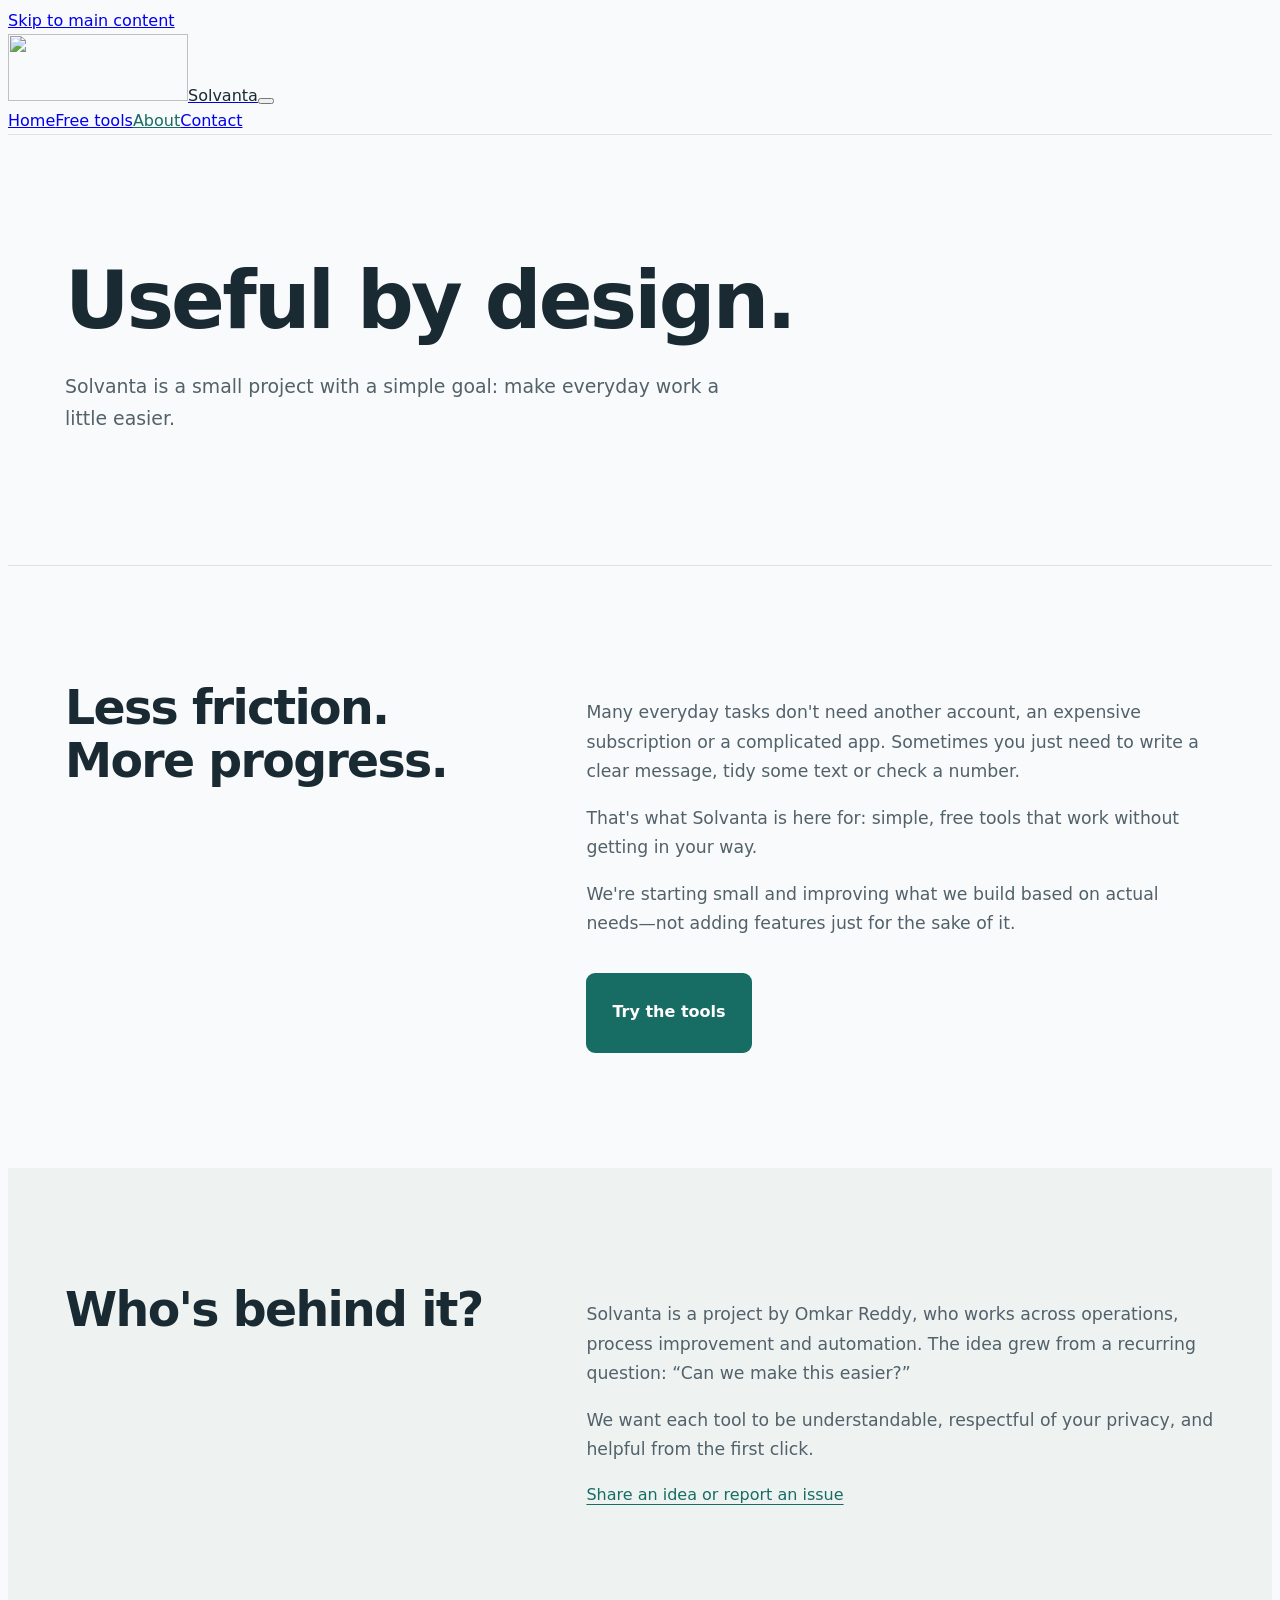
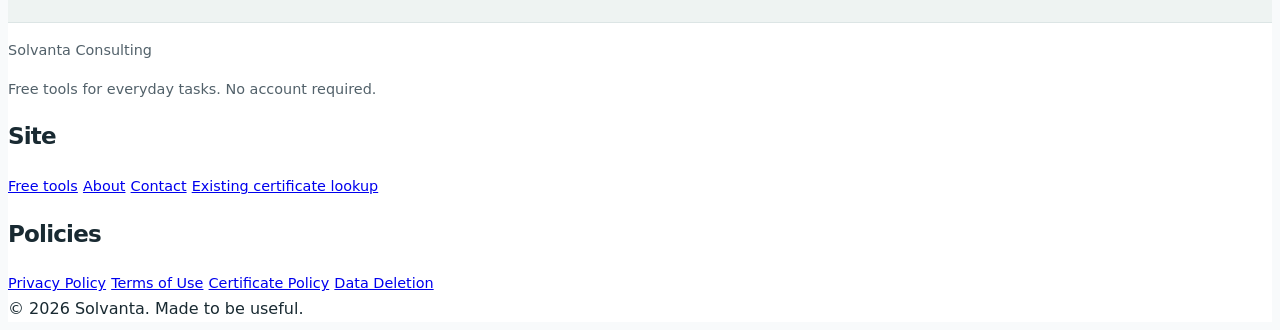
==== about/index.html @ 9f9bc914 "Retire courses and relaunch Solvanta as free practical tools" ====
<!doctype html>
<html lang="en">
<head>
<meta charset="utf-8">
<meta name="viewport" content="width=device-width,initial-scale=1">
<meta name="theme-color" content="#f8fafb">
<title>About | Solvanta</title>
<meta name="description" content="Solvanta makes free, practical tools for the small tasks that slow down everyday life.">
<meta property="og:type" content="website">
<meta property="og:title" content="About | Solvanta">
<meta property="og:description" content="Solvanta makes free, practical tools for the small tasks that slow down everyday life.">
<meta property="og:image" content="https://solvantaconsulting.com/assets/img/logo-primary.svg">
<link rel="icon" href="/assets/img/favicon.svg" type="image/svg+xml">
<link rel="stylesheet" href="/assets/css/styles.css">
<link rel="stylesheet" href="/assets/css/solvanta-tools.css">
</head>
<body class="sv-site">
<a href="#main-content" class="skip-link">Skip to main content</a>
<header class="site-header"><div class="header-inner"><a href="/" class="brand-link" aria-label="Solvanta home"><span class="brand-mark"><img src="/assets/img/logo-icon.svg" width="48" height="48" alt=""></span><span class="brand-text"><span class="brand-name">Solvanta</span></span></a><button class="nav-toggle" type="button" data-nav-toggle aria-expanded="false" aria-label="Open navigation menu"><span aria-hidden="true"></span></button><nav class="site-nav" data-nav-menu aria-label="Main navigation"><a href="/">Home</a><a href="/tools/">Free tools</a><a href="/about/">About</a><a href="/contact/">Contact</a></nav></div></header><main id="main-content">
<section class="sv-page-top"><div class="sv-shell"><h1>Useful by design.</h1><p>Solvanta is a small project with a simple goal: make everyday work a little easier.</p></div></section>
<section class="sv-section"><div class="sv-shell sv-story"><div><h2>Less friction. More progress.</h2></div><div><p>Many everyday tasks don't need another account, an expensive subscription or a complicated app. Sometimes you just need to write a clear message, tidy some text or check a number.</p><p>That's what Solvanta is here for: simple, free tools that work without getting in your way.</p><p>We're starting small and improving what we build based on actual needs—not adding features just for the sake of it.</p><a class="sv-btn" href="/tools/">Try the tools</a></div></div></section>
<section class="sv-section sv-quiet"><div class="sv-shell sv-story"><div><h2>Who's behind it?</h2></div><div><p>Solvanta is a project by Omkar Reddy, who works across operations, process improvement and automation. The idea grew from a recurring question: “Can we make this easier?”</p><p>We want each tool to be understandable, respectful of your privacy, and helpful from the first click.</p><a class="sv-link" href="/contact/">Share an idea or report an issue</a></div></div></section>
</main><footer class="site-footer"><div class="container footer-layout"><div class="footer-brand"><p class="footer-title">Solvanta</p><p class="muted">Little tools for everyday tasks. Free to use, no account required.</p></div><div><h3>Explore</h3><nav class="footer-links" aria-label="Footer site links"><a data-footer-link href="/tools/">Free tools</a><a data-footer-link href="/about/">About</a><a data-footer-link href="/contact/">Contact</a><a data-footer-link href="/verify/">Existing certificate lookup</a></nav></div><div><h3>Information</h3><nav class="footer-links" aria-label="Footer policy links"><a data-footer-link href="/privacy-policy/">Privacy</a><a data-footer-link href="/terms/">Terms</a><a data-footer-link href="/certificate-policy/">Certificate policy</a><a data-footer-link href="/data-deletion/">Data deletion</a></nav></div></div><div class="container footer-bottom">© <span data-current-year></span> Solvanta. Made to be useful.</div></footer><script src="/assets/js/main.js"></script></body></html>
---- assets/css/solvanta-tools.css ----
/* Solvanta: simple, practical, responsive tools; shared across current public pages. */
:root{--sv-ink:#192a32;--sv-ink-2:#52616a;--sv-bg:#f8fafb;--sv-white:#fff;--sv-soft:#eef3f2;--sv-line:#dce5e5;--sv-accent:#176c64;--sv-accent-dark:#0d514a;--sv-warm:#f2e9db;--sv-focus:#cb773b;--sv-shadow:0 15px 40px rgba(17,49,53,.07)}
html{scroll-behavior:smooth}
.sv-site{background:var(--sv-bg);color:var(--sv-ink);font-family:var(--font-body,system-ui,sans-serif);line-height:1.6}
.sv-site main{overflow-x:clip}
.sv-site h1,.sv-site h2,.sv-site h3{color:var(--sv-ink);letter-spacing:-.035em;line-height:1.12}
.sv-site h1{font-size:clamp(3rem,6.2vw,6.3rem);font-weight:650}
.sv-site h2{font-size:clamp(2rem,3.7vw,3.65rem);font-weight:620}
.sv-site h3{font-size:clamp(1.35rem,1.8vw,1.65rem);font-weight:700}
.sv-site p{color:var(--sv-ink-2);line-height:1.7}
.sv-site :is(a,button,input,textarea,select,summary):focus-visible{outline:3px solid var(--sv-focus);outline-offset:3px}
.sv-shell{width:min(100% - 56px,1150px);margin-inline:auto}
.sv-site .site-header{background:var(--sv-bg);border-bottom:1px solid var(--sv-line)}
.sv-site .brand-text .brand-name{color:var(--sv-ink)}
.sv-site .site-nav a.active{color:var(--sv-accent)}
.sv-small,.sv-step{font-size:.85rem;font-weight:750;color:var(--sv-accent)!important;letter-spacing:.012em}
.sv-hero{background:var(--sv-bg);border-bottom:1px solid var(--sv-line)}
.sv-hero-grid{display:grid;grid-template-columns:minmax(0,1.15fr) minmax(0,.85fr);gap:clamp(42px,7vw,100px);align-items:center;padding-block:clamp(68px,10vw,130px)}
.sv-hero h1{max-width:740px;margin:12px 0 28px}
.sv-hero-intro{max-width:550px;font-size:clamp(1.1rem,1.55vw,1.28rem)}
.sv-actions{display:flex;flex-wrap:wrap;align-items:center;gap:25px;margin-top:30px}
.sv-btn{display:inline-flex;justify-content:center;align-items:center;min-height:50px;padding:13px 24px;background:var(--sv-accent);color:#fff!important;border:2px solid var(--sv-accent);border-radius:9px;text-decoration:none;font:700 1rem/1.3 var(--font-body,system-ui,sans-serif);cursor:pointer;transition:background .17s,transform .17s}
.sv-btn:hover{background:var(--sv-accent-dark);border-color:var(--sv-accent-dark);transform:translateY(-1px)}
.sv-link,.sv-site main a:not(.sv-btn):not(.sv-tool-card){color:var(--sv-accent);text-underline-offset:4px}
.sv-note{font-size:.9rem;margin:16px 0 0}
.sv-preview{padding:32px;background:var(--sv-white);border:1px solid var(--sv-line);border-radius:15px;box-shadow:var(--sv-shadow)}
.sv-preview-head{display:flex;justify-content:space-between;gap:18px;border-bottom:1px solid var(--sv-line);padding-bottom:16px;color:var(--sv-ink-2);font-size:.82rem}
.sv-preview h2{font-size:clamp(1.8rem,2.55vw,2.5rem);margin:25px 0 24px}
.sv-sample-label{font-size:.82rem;font-weight:700;margin:16px 0 6px;color:var(--sv-accent)!important}
.sv-sample-old{padding:12px 16px;background:var(--sv-bg);border-radius:8px;margin:0;color:var(--sv-ink-2)}
.sv-sample-new{margin:0;padding:20px;border-left:4px solid var(--sv-accent);background:var(--sv-soft);color:var(--sv-ink);border-radius:3px 8px 8px 3px;font-size:1.04rem;line-height:1.65}
.sv-preview>a{display:inline-flex;margin-top:24px;font-weight:750;text-decoration:none}
.sv-section{padding-block:clamp(70px,9vw,116px)}
.sv-heading{display:flex;align-items:end;justify-content:space-between;gap:60px;margin-bottom:36px}
.sv-heading h2{max-width:680px;margin:10px 0 0}
.sv-heading>p{max-width:310px;margin:0}
.sv-grid{display:grid;grid-template-columns:repeat(3,minmax(0,1fr));gap:18px}
.sv-tool-card{position:relative;display:flex;flex-direction:column;min-height:340px;padding:28px;background:var(--sv-white);border:1px solid var(--sv-line);border-radius:13px;text-decoration:none!important;color:var(--sv-ink)!important;transition:border .16s,transform .16s,box-shadow .16s}
.sv-tool-card:hover{border-color:var(--sv-accent);transform:translateY(-3px);box-shadow:var(--sv-shadow)}
.sv-card-num{font-size:.83rem;font-weight:700;color:var(--sv-ink-2)}
.sv-card-symbol{font-size:2.4rem;font-weight:500;line-height:1.1;color:var(--sv-accent);margin:28px 0 15px}
.sv-tool-card h3{margin:0 0 13px}
.sv-tool-card p{margin:0}
.sv-card-end{margin-top:auto;padding-top:30px;color:var(--sv-accent);font-weight:750;font-size:.95rem}
.sv-values{background:var(--sv-ink);padding-block:clamp(60px,8vw,100px)}
.sv-values-grid{display:grid;grid-template-columns:minmax(0,.9fr) minmax(0,1.1fr);gap:clamp(35px,7vw,110px)}
.sv-values h2{color:var(--sv-white)!important}
.sv-values p{color:#dce8e9!important;font-size:1.06rem}
.sv-values .sv-small{color:#98e3d8!important}
.sv-btn-light{background:#fff!important;color:var(--sv-ink)!important;border-color:#fff!important;margin-top:14px}
.sv-btn-light:hover{background:#e9f2f1!important;border-color:#e9f2f1!important}
.sv-page-top{padding-block:clamp(65px,10vw,112px);border-bottom:1px solid var(--sv-line)}
.sv-page-top h1{max-width:930px;margin:10px 0 24px}
.sv-page-top p{max-width:700px;font-size:1.18rem}
.sv-page-top .sv-btn{margin-top:24px}
.sv-back{display:inline-flex;margin-bottom:18px}
.sv-jump{display:flex;gap:12px;flex-wrap:wrap;margin-top:30px}
.sv-jump a{display:inline-flex;padding:9px 15px;border:1px solid var(--sv-line);background:#fff;border-radius:50px;text-decoration:none;font-weight:700;font-size:.9rem}
.sv-workspace{padding-block:clamp(65px,8vw,108px);scroll-margin-top:80px}
.sv-workspace-alt{background:#eef4f2}
.sv-workspace-grid{display:grid;grid-template-columns:minmax(0,.75fr) minmax(0,1.1fr);gap:clamp(35px,9vw,120px);align-items:start}
.sv-tool-intro h2{margin:15px 0 22px}
.sv-tool-intro p{font-size:1.06rem}
.sv-panel{background:var(--sv-white);padding:clamp(22px,3.5vw,42px);border-radius:15px;border:1px solid var(--sv-line);box-shadow:var(--sv-shadow)}
.sv-field{margin-bottom:19px}
.sv-field label,.sv-result label{display:block;font-weight:750;color:var(--sv-ink);margin:0 0 7px;font-size:.96rem}
.sv-field label span{font-weight:400;color:var(--sv-ink-2);font-size:.85rem}
.sv-site .sv-field :is(input,select,textarea),.sv-site .sv-result textarea{display:block;width:100%;min-width:0;max-width:100%;border:1px solid #adbcbd;border-radius:8px;padding:12px 14px;min-height:48px;font:inherit;color:var(--sv-ink);background:#fff}
.sv-site .sv-field textarea,.sv-site .sv-result textarea{min-height:105px;resize:vertical}
.sv-site .sv-field :is(input,textarea)::placeholder{color:#687980}
.sv-two-fields{display:grid;grid-template-columns:repeat(2,minmax(0,1fr));gap:15px}
.sv-panel .sv-btn{margin-top:3px}
.sv-result{margin-top:28px;padding-top:24px;border-top:1px solid var(--sv-line)}
.sv-result[hidden]{display:none!important}
.sv-site .sv-result textarea{background:var(--sv-bg);min-height:140px}
.sv-copy{margin-top:12px;padding:10px 17px;background:var(--sv-soft);border:1px solid var(--sv-line);color:var(--sv-accent);border-radius:7px;cursor:pointer;font-weight:750}
.sv-copy:hover{border-color:var(--sv-accent)}
.sv-status{min-height:20px;margin:12px 0 0;font-size:.9rem;color:var(--sv-accent)!important}
.sv-numeric-result output{display:block;font-size:clamp(2.3rem,5vw,3.8rem);font-weight:700;line-height:1.3;overflow-wrap:anywhere;color:var(--sv-ink)}
.sv-numeric-result p:last-child{font-size:.94rem;margin:8px 0 0}
.sv-endnote{text-align:center;padding-block:90px 105px}
.sv-endnote h2{max-width:720px;margin-inline:auto}
.sv-endnote p{max-width:640px;margin:15px auto 25px}
.sv-story{display:grid;grid-template-columns:minmax(0,.8fr) minmax(0,1.2fr);gap:clamp(35px,8vw,110px)}
.sv-story h2{margin-top:0}
.sv-story p{font-size:1.08rem}
.sv-story .sv-btn{margin-top:17px}
.sv-quiet{background:var(--sv-soft)}
.sv-form-layout{display:grid;grid-template-columns:minmax(0,.75fr) minmax(0,1.15fr);gap:clamp(35px,8vw,100px)}
.sv-check{display:flex;align-items:flex-start;gap:12px;margin-bottom:18px;color:var(--sv-ink);font-size:.92rem}
.sv-check input{margin-top:5px;accent-color:var(--sv-accent)}
.sv-prose{max-width:730px}.sv-prose h2{font-size:1.65rem;margin:32px 0 10px}.sv-prose p{font-size:1.02rem}
.sv-site .site-footer{background:#fff;border-top:1px solid var(--sv-line)}
.sv-site .site-footer :is(p,a){font-size:.9rem}
.sv-site .site-footer a:focus-visible{outline:3px solid var(--sv-focus)}
@media(max-width:950px){.sv-hero-grid{grid-template-columns:minmax(0,1fr) minmax(0,1fr);gap:32px}.sv-hero h1{font-size:clamp(2.7rem,6.2vw,4.2rem)}.sv-tool-card{padding:23px}.sv-workspace-grid{gap:50px}}
@media(max-width:740px){.sv-shell{width:min(100% - 34px,1150px)}.sv-hero-grid,.sv-values-grid,.sv-workspace-grid,.sv-story,.sv-form-layout{grid-template-columns:minmax(0,1fr)}.sv-hero-grid{padding-block:62px 75px;gap:35px}.sv-hero h1{font-size:clamp(3.1rem,10vw,4.4rem)}.sv-grid{grid-template-columns:minmax(0,1fr)}.sv-tool-card{min-height:280px}.sv-heading{display:block}.sv-heading>p{margin-top:17px}.sv-preview{padding:25px}.sv-values{padding-block:65px}.sv-page-top{padding-block:65px}.sv-jump{gap:8px}.sv-workspace{padding-block:65px}.sv-tool-intro h2{margin-bottom:12px}.sv-endnote{padding-block:70px}}
@media(max-width:390px){.sv-shell{width:min(100% - 26px,1150px)}.sv-hero h1{font-size:2.8rem}.sv-two-fields{grid-template-columns:1fr}.sv-actions{gap:14px}.sv-actions .sv-btn{width:100%}}
@media(prefers-reduced-motion:reduce){html{scroll-behavior:auto}.sv-site *{animation:none!important;transition:none!important}}
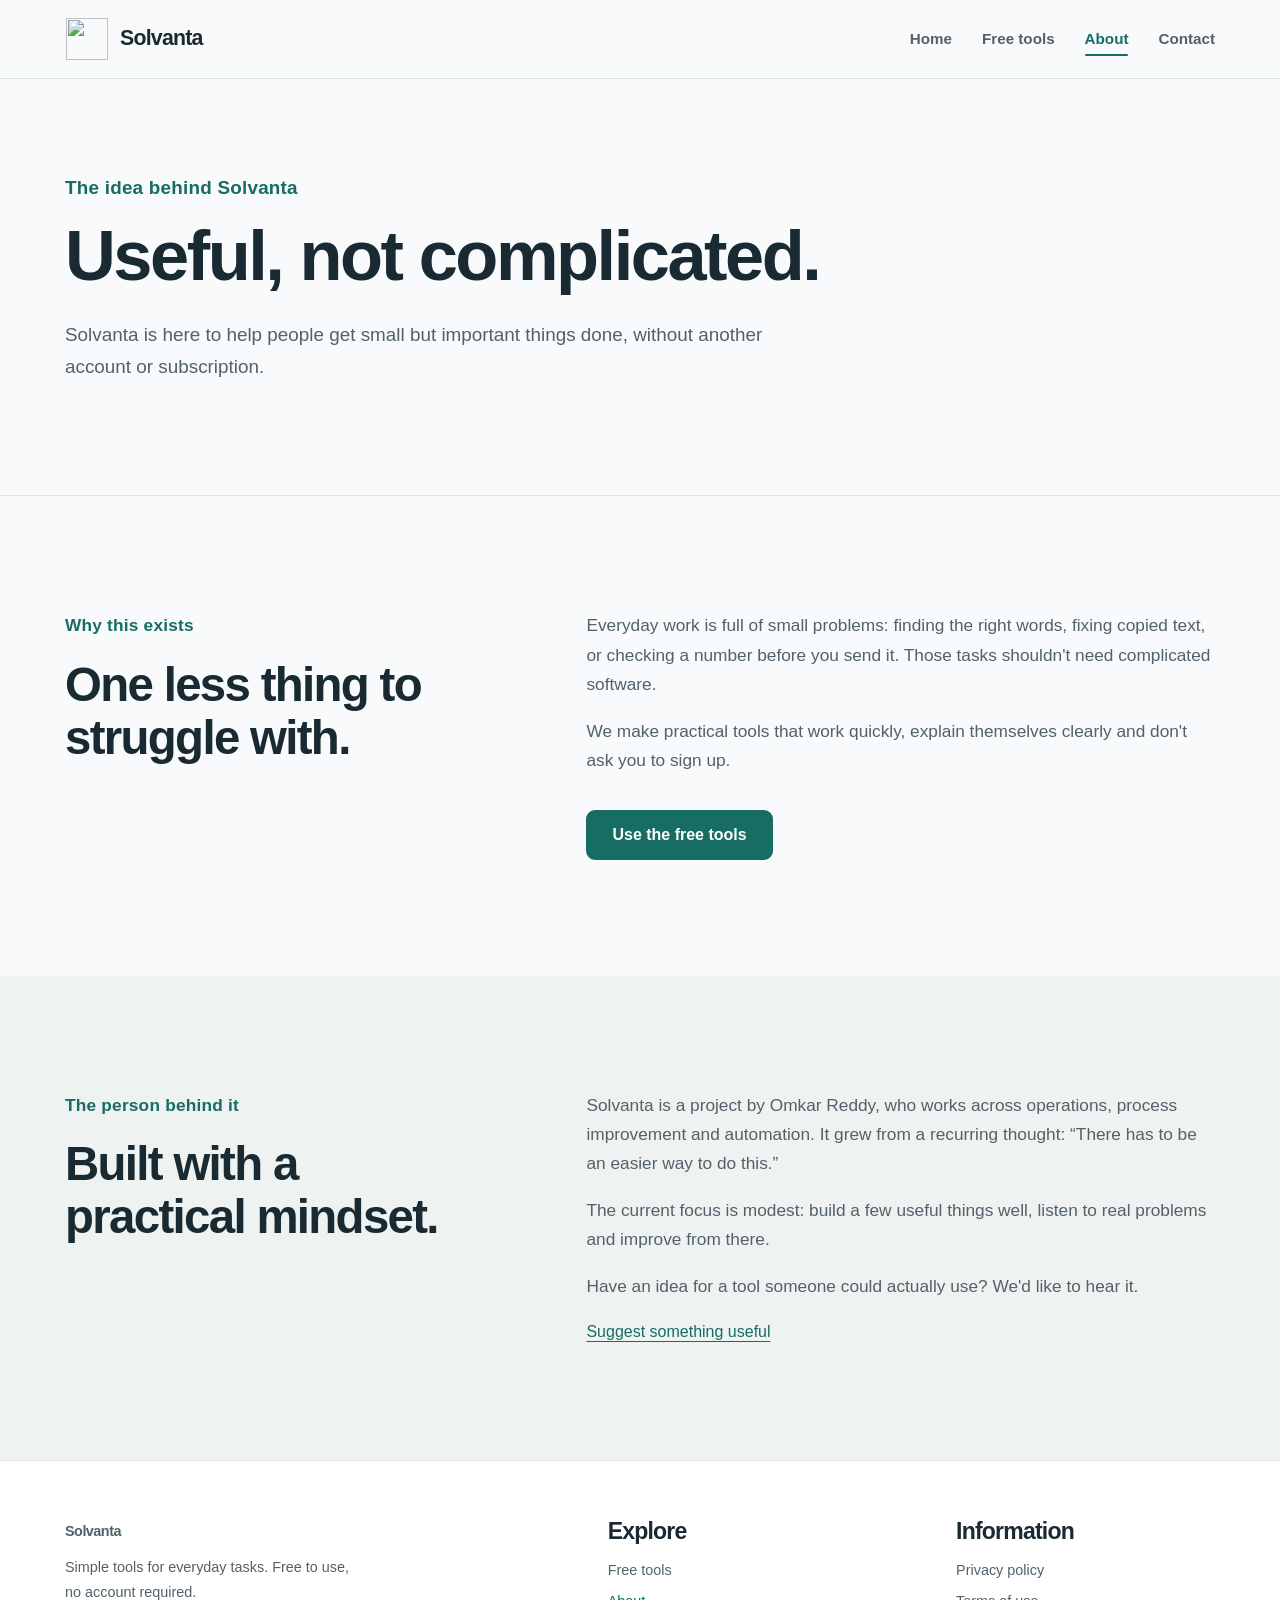
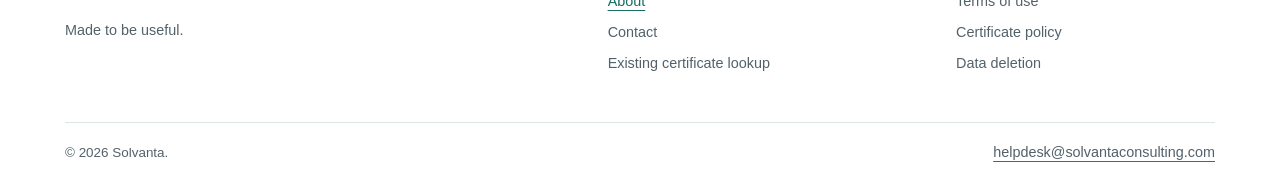
==== commit a97cc334: "Unify every Solvanta public page and remove legacy site chrome" ====
--- a/about/index.html
+++ b/about/index.html
@@ -5,19 +5,30 @@
 <meta name="viewport" content="width=device-width,initial-scale=1">
 <meta name="theme-color" content="#f8fafb">
 <title>About | Solvanta</title>
-<meta name="description" content="Solvanta makes free, practical tools for the small tasks that slow down everyday life.">
+<meta name="description" content="Solvanta is building free, simple tools that help with everyday tasks.">
+<link rel="canonical" href="https://solvantaconsulting.com/about/">
 <meta property="og:type" content="website">
 <meta property="og:title" content="About | Solvanta">
-<meta property="og:description" content="Solvanta makes free, practical tools for the small tasks that slow down everyday life.">
-<meta property="og:image" content="https://solvantaconsulting.com/assets/img/logo-primary.svg">
+<meta property="og:description" content="Solvanta is building free, simple tools that help with everyday tasks.">
 <link rel="icon" href="/assets/img/favicon.svg" type="image/svg+xml">
 <link rel="stylesheet" href="/assets/css/styles.css">
 <link rel="stylesheet" href="/assets/css/solvanta-tools.css">
 </head>
 <body class="sv-site">
 <a href="#main-content" class="skip-link">Skip to main content</a>
-<header class="site-header"><div class="header-inner"><a href="/" class="brand-link" aria-label="Solvanta home"><span class="brand-mark"><img src="/assets/img/logo-icon.svg" width="48" height="48" alt=""></span><span class="brand-text"><span class="brand-name">Solvanta</span></span></a><button class="nav-toggle" type="button" data-nav-toggle aria-expanded="false" aria-label="Open navigation menu"><span aria-hidden="true"></span></button><nav class="site-nav" data-nav-menu aria-label="Main navigation"><a href="/">Home</a><a href="/tools/">Free tools</a><a href="/about/">About</a><a href="/contact/">Contact</a></nav></div></header><main id="main-content">
-<section class="sv-page-top"><div class="sv-shell"><h1>Useful by design.</h1><p>Solvanta is a small project with a simple goal: make everyday work a little easier.</p></div></section>
-<section class="sv-section"><div class="sv-shell sv-story"><div><h2>Less friction. More progress.</h2></div><div><p>Many everyday tasks don't need another account, an expensive subscription or a complicated app. Sometimes you just need to write a clear message, tidy some text or check a number.</p><p>That's what Solvanta is here for: simple, free tools that work without getting in your way.</p><p>We're starting small and improving what we build based on actual needs—not adding features just for the sake of it.</p><a class="sv-btn" href="/tools/">Try the tools</a></div></div></section>
-<section class="sv-section sv-quiet"><div class="sv-shell sv-story"><div><h2>Who's behind it?</h2></div><div><p>Solvanta is a project by Omkar Reddy, who works across operations, process improvement and automation. The idea grew from a recurring question: “Can we make this easier?”</p><p>We want each tool to be understandable, respectful of your privacy, and helpful from the first click.</p><a class="sv-link" href="/contact/">Share an idea or report an issue</a></div></div></section>
-</main><footer class="site-footer"><div class="container footer-layout"><div class="footer-brand"><p class="footer-title">Solvanta</p><p class="muted">Little tools for everyday tasks. Free to use, no account required.</p></div><div><h3>Explore</h3><nav class="footer-links" aria-label="Footer site links"><a data-footer-link href="/tools/">Free tools</a><a data-footer-link href="/about/">About</a><a data-footer-link href="/contact/">Contact</a><a data-footer-link href="/verify/">Existing certificate lookup</a></nav></div><div><h3>Information</h3><nav class="footer-links" aria-label="Footer policy links"><a data-footer-link href="/privacy-policy/">Privacy</a><a data-footer-link href="/terms/">Terms</a><a data-footer-link href="/certificate-policy/">Certificate policy</a><a data-footer-link href="/data-deletion/">Data deletion</a></nav></div></div><div class="container footer-bottom">© <span data-current-year></span> Solvanta. Made to be useful.</div></footer><script src="/assets/js/main.js"></script></body></html>+<header class="site-header">
+<div class="header-inner">
+<a href="/" class="brand-link" aria-label="Solvanta home"><span class="brand-mark"><img src="/assets/img/logo-icon.svg" width="42" height="42" alt=""></span><span class="brand-text"><span class="brand-name">Solvanta</span></span></a>
+<button class="nav-toggle" type="button" data-nav-toggle aria-expanded="false" aria-controls="site-main-nav" aria-label="Open navigation menu"><span aria-hidden="true"></span></button>
+<nav class="site-nav" id="site-main-nav" data-nav-menu aria-label="Main navigation">
+<a href="/">Home</a><a href="/tools/">Free tools</a><a href="/about/">About</a><a href="/contact/">Contact</a>
+</nav>
+</div>
+</header><main id="main-content"><section class="sv-page-top sv-page-top--compact"><div class="sv-shell sv-page-heading"><p class="sv-small">The idea behind Solvanta</p><h1>Useful, not complicated.</h1><p>Solvanta is here to help people get small but important things done, without another account or subscription.</p></div></section><section class="sv-section"><div class="sv-shell sv-story"><div><p class="sv-small">Why this exists</p><h2>One less thing to struggle with.</h2></div><div><p>Everyday work is full of small problems: finding the right words, fixing copied text, or checking a number before you send it. Those tasks shouldn't need complicated software.</p><p>We make practical tools that work quickly, explain themselves clearly and don't ask you to sign up.</p><a class="sv-btn" href="/tools/">Use the free tools</a></div></div></section>
+<section class="sv-section sv-quiet"><div class="sv-shell sv-story"><div><p class="sv-small">The person behind it</p><h2>Built with a practical mindset.</h2></div><div><p>Solvanta is a project by Omkar Reddy, who works across operations, process improvement and automation. It grew from a recurring thought: “There has to be an easier way to do this.”</p><p>The current focus is modest: build a few useful things well, listen to real problems and improve from there.</p><p>Have an idea for a tool someone could actually use? We'd like to hear it.</p><a class="sv-link" href="/contact/">Suggest something useful</a></div></div></section></main><footer class="site-footer"><div class="container footer-layout">
+<div class="footer-brand"><p class="footer-title">Solvanta</p><p class="muted">Simple tools for everyday tasks. Free to use, no account required.</p><p class="footer-mini">Made to be useful.</p></div>
+<div><h3>Explore</h3><nav class="footer-links" aria-label="Explore"><a data-footer-link href="/tools/">Free tools</a><a data-footer-link href="/about/">About</a><a data-footer-link href="/contact/">Contact</a><a data-footer-link href="/verify/">Existing certificate lookup</a></nav></div>
+<div><h3>Information</h3><nav class="footer-links" aria-label="Information"><a data-footer-link href="/privacy-policy/">Privacy policy</a><a data-footer-link href="/terms/">Terms of use</a><a data-footer-link href="/certificate-policy/">Certificate policy</a><a data-footer-link href="/data-deletion/">Data deletion</a></nav></div>
+</div><div class="container footer-bottom"><span>© <span data-current-year></span> Solvanta.</span><span><a href="mailto:helpdesk@solvantaconsulting.com">helpdesk@solvantaconsulting.com</a></span></div></footer>
+<script src="/assets/js/main.js"></script>
+</body></html>
--- a/assets/css/styles.css
+++ b/assets/css/styles.css
@@ -0,0 +1,119 @@
+/* Solvanta's shared design system: every page uses the same header, footer, typography and responsive foundation. */
+:root {
+ --font-body: -apple-system, BlinkMacSystemFont, "Segoe UI", Arial, sans-serif;
+ --font-display: -apple-system, BlinkMacSystemFont, "Segoe UI", Arial, sans-serif;
+ --sv-ink: #192a32; --sv-ink-2: #52616a; --sv-bg: #f8fafb; --sv-white: #ffffff; --sv-soft: #eef3f2; --sv-line: #dce5e5; --sv-accent: #176c64; --sv-accent-dark: #0d514a; --sv-focus: #cb773b;
+ --color-primary:var(--sv-accent);--color-primary-dark:var(--sv-accent-dark);--color-muted:var(--sv-ink-2);--color-text:var(--sv-ink);--color-border:var(--sv-line);
+}
+*,*::before,*::after {box-sizing:border-box}
+html,body {margin:0;min-width:0;overflow-x:clip}
+body {font-family:var(--font-body);background:var(--sv-bg);color:var(--sv-ink);font-size:16px;line-height:1.6;-webkit-font-smoothing:antialiased}
+img,svg {max-width:100%;height:auto}
+button,input,textarea,select {font:inherit}
+button {cursor:pointer}
+a {color:var(--sv-accent)}
+a:hover {color:var(--sv-accent-dark)}
+:focus-visible {outline:3px solid var(--sv-focus);outline-offset:3px}
+p {margin-top:0}
+h1,h2,h3 {line-height:1.18}
+.container,.container-narrow {width:min(100% - 56px,1150px);margin-inline:auto}
+.container-narrow {max-width:780px}
+.skip-link {position:fixed;top:-120px;left:15px;z-index:1000;background:var(--sv-ink);color:#fff;padding:12px 18px;border-radius:6px;text-decoration:none}
+.skip-link:focus {top:12px;color:#fff}
+.site-header {position:relative;z-index:50;background:var(--sv-bg);border-bottom:1px solid var(--sv-line)}
+.header-inner {width:min(100% - 56px,1150px);min-height:78px;margin-inline:auto;display:flex;align-items:center;justify-content:space-between;gap:22px}
+.brand-link {display:inline-flex;gap:11px;align-items:center;min-width:0;text-decoration:none;color:var(--sv-ink)}
+.brand-link:hover {color:var(--sv-accent)}
+.brand-mark {display:inline-flex;align-items:center;justify-content:center;flex-shrink:0;width:44px;height:44px}
+.brand-mark img {display:block;width:42px;height:42px;object-fit:contain}
+.brand-text {display:inline-flex;flex-direction:column;justify-content:center}
+.brand-name {font-size:1.33rem;font-weight:760;letter-spacing:-.035em;line-height:1.1}
+.site-nav {display:flex;align-items:center;justify-content:flex-end;gap:clamp(12px,2.5vw,30px)}
+.site-nav a {position:relative;display:inline-flex;align-items:center;min-height:44px;padding:7px 0;text-decoration:none;color:var(--sv-ink-2);font-size:.95rem;font-weight:660;white-space:nowrap}
+.site-nav a:hover,.site-nav a.active,.site-nav a[aria-current="page"] {color:var(--sv-accent)}
+.site-nav a.active::after {content:"";display:block;position:absolute;bottom:5px;left:0;right:0;height:2px;background:var(--sv-accent);border-radius:2px}
+.nav-toggle {display:none;align-items:center;justify-content:center;width:44px;height:44px;flex:0 0 auto;border:1px solid var(--sv-line);border-radius:8px;background:#fff;color:var(--sv-ink)}
+.nav-toggle span,.nav-toggle span::before,.nav-toggle span::after {display:block;position:relative;width:20px;height:2px;background:currentColor;border-radius:2px}
+.nav-toggle span::before,.nav-toggle span::after {position:absolute;content:"";left:0}
+.nav-toggle span::before {top:-6px}
+.nav-toggle span::after {top:6px}
+.nav-toggle[aria-expanded="true"] span {background:transparent}
+.nav-toggle[aria-expanded="true"] span::before {top:0;transform:rotate(45deg)}
+.nav-toggle[aria-expanded="true"] span::after {top:0;transform:rotate(-45deg)}
+.site-footer {background:#fff;border-top:1px solid var(--sv-line);padding-top:58px}
+.footer-layout {display:grid;grid-template-columns:minmax(0,1.4fr) minmax(0,.8fr) minmax(0,.8fr);gap:clamp(30px,7vw,100px);padding-bottom:48px}
+.footer-title {margin:0 0 12px;color:var(--sv-ink);font-size:1.35rem;line-height:1.2;font-weight:750;letter-spacing:-.035em}
+.footer-brand p.muted {max-width:300px;color:var(--sv-ink-2);font-size:.94rem;line-height:1.7}
+.footer-mini {font-size:.85rem;color:var(--sv-ink-2)}
+.footer-layout h3 {font-family:var(--font-body);font-size:.89rem;font-weight:800;letter-spacing:0;color:var(--sv-ink);margin:0 0 16px}
+.footer-links {display:grid;gap:10px}
+.footer-links a {text-decoration:none;color:var(--sv-ink-2);font-size:.93rem;line-height:1.45}
+.footer-links a:hover,.footer-links a.active {color:var(--sv-accent);text-decoration:underline;text-underline-offset:4px}
+.footer-bottom {display:flex;align-items:center;justify-content:space-between;gap:12px;border-top:1px solid var(--sv-line);padding-block:18px 24px;color:var(--sv-ink-2);font-size:.84rem}
+.footer-bottom a {color:inherit;text-underline-offset:4px}
+.sv-site .sv-page-top--compact {padding-block:clamp(62px,8vw,93px)}
+.sv-site .sv-page-heading h1 {max-width:970px;margin:13px 0 23px;font-size:clamp(2.8rem,5.5vw,5.4rem)}
+.sv-site .sv-page-heading>p:last-child {max-width:740px}
+.sv-page-heading>.sv-small {margin:0}
+.sv-article-area {padding-block:clamp(56px,7vw,94px)}
+.sv-article-layout {display:grid;grid-template-columns:minmax(210px,.55fr) minmax(0,1.45fr);gap:clamp(40px,8vw,110px)}
+.sv-document-aside {position:sticky;top:30px;align-self:start;border-top:2px solid var(--sv-accent);padding-top:22px}
+.sv-document-aside p:not(.sv-small) {font-size:.95rem;line-height:1.7;margin:12px 0 20px}
+.sv-updated {margin:0 0 30px;font-size:.88rem;font-weight:650;color:var(--sv-ink-2)}
+.sv-article-section {padding-block:23px 29px;border-top:1px solid var(--sv-line)}
+.sv-article-section:first-of-type {border-top:0;padding-top:0}
+.sv-article-section h2 {font-size:clamp(1.35rem,2.4vw,1.85rem);line-height:1.3;letter-spacing:-.02em;margin:0 0 14px;font-weight:720}
+.sv-article-section p {font-size:1.015rem;line-height:1.8;margin:0 0 16px}
+.sv-article-section p:last-child {margin:0}
+.sv-panel-heading {font-size:clamp(1.3rem,2.3vw,1.8rem)!important;margin:0 0 10px}
+.sv-verify-column {min-width:0;display:grid;align-content:start;gap:20px}
+.sv-side-copy h2 {font-size:clamp(1.9rem,3vw,2.6rem);margin-top:0}
+.sv-side-copy p {font-size:1.05rem;line-height:1.78}
+.sv-side-copy p strong {color:var(--sv-ink)}
+.sv-mini-disclaimer {font-size:.93rem!important}
+.sv-verify-column .sv-panel>p {font-size:.9rem;margin-bottom:24px}
+.sv-verify-column code {padding:3px 5px;border-radius:4px;background:var(--sv-soft);color:var(--sv-ink);font-size:.88rem;overflow-wrap:anywhere}
+.sv-verify-column .form-status,.sv-panel .form-status {min-height:20px;margin:15px 0 0;font-size:.94rem;color:var(--sv-ink-2)}
+.form-status.error {color:#a13120!important;font-weight:650}
+.form-status.success {color:var(--sv-accent)!important;font-weight:700}
+.status-box {padding:27px;background:#fff;border:1px solid var(--sv-line);border-radius:13px}
+.hidden,.status-box.hidden {display:none!important}
+.status-box.valid {border-color:#7cbbb0;background:#eef8f5}
+.status-box.invalid {border-color:#e9c3b2;background:#fff5ef}
+.status-label {display:inline-block;font-size:.82rem;font-weight:770;color:var(--sv-ink-2)}
+.status-label.valid {color:var(--sv-accent-dark)}
+.status-label.invalid {color:#a34226}
+.status-box h3 {font-size:1.4rem;margin:8px 0 22px}
+.status-box p {font-size:.96rem}
+.result-row {display:grid;grid-template-columns:minmax(125px,.65fr) minmax(0,1fr);gap:16px;padding:11px 0;border-top:1px solid var(--sv-line);font-size:.94rem}
+.result-label {color:var(--sv-ink-2)}
+.result-value {color:var(--sv-ink);font-weight:720;overflow-wrap:anywhere}
+.sv-info-grid {display:grid;grid-template-columns:repeat(2,minmax(0,1fr));gap:20px}
+.sv-info-tile {padding:32px;background:#fff;border:1px solid var(--sv-line);border-radius:13px}
+.sv-info-tile h2 {font-size:clamp(1.6rem,2.6vw,2.3rem);margin:22px 0 15px}
+.sv-info-tile p {font-size:1.02rem;max-width:450px}
+.sv-info-tile a {display:inline-flex;margin-top:10px;font-weight:760}
+@media(max-width:800px) {
+ .header-inner {width:min(100% - 34px,1150px);min-height:70px}
+ .nav-toggle {display:inline-flex}
+ .site-nav {display:none;position:absolute;top:calc(100% - 1px);left:0;right:0;background:var(--sv-bg);padding:14px max(17px,calc((100% - 1150px)/2)) 20px;border-bottom:1px solid var(--sv-line);box-shadow:0 18px 25px rgba(0,0,0,.07);flex-direction:column;align-items:stretch;gap:2px}
+ .site-nav.open {display:flex}
+ .site-nav a {padding:11px 0;min-height:44px;font-size:1.02rem}
+ .site-nav a.active::after {display:none}
+ .footer-layout {grid-template-columns:repeat(2,minmax(0,1fr));gap:35px 30px}
+ .footer-brand {grid-column:1/-1}
+ .sv-article-layout {grid-template-columns:1fr;gap:38px}
+ .sv-document-aside {position:static}
+ .sv-info-grid {grid-template-columns:1fr}
+}
+@media(max-width:520px){
+ .container,.container-narrow {width:min(100% - 28px,1150px)}
+ .header-inner {width:min(100% - 28px,1150px)}
+ .brand-name {font-size:1.25rem}
+ .site-footer {padding-top:45px}
+ .footer-layout {gap:24px 14px}
+ .footer-bottom {align-items:flex-start;flex-direction:column;gap:6px}
+ .sv-article-section p {font-size:.99rem}
+ .result-row {grid-template-columns:1fr;gap:4px}
+}
+@media(prefers-reduced-motion:reduce){*,*::before,*::after{transition-duration:0.01ms!important;animation-duration:0.01ms!important;scroll-behavior:auto!important}}
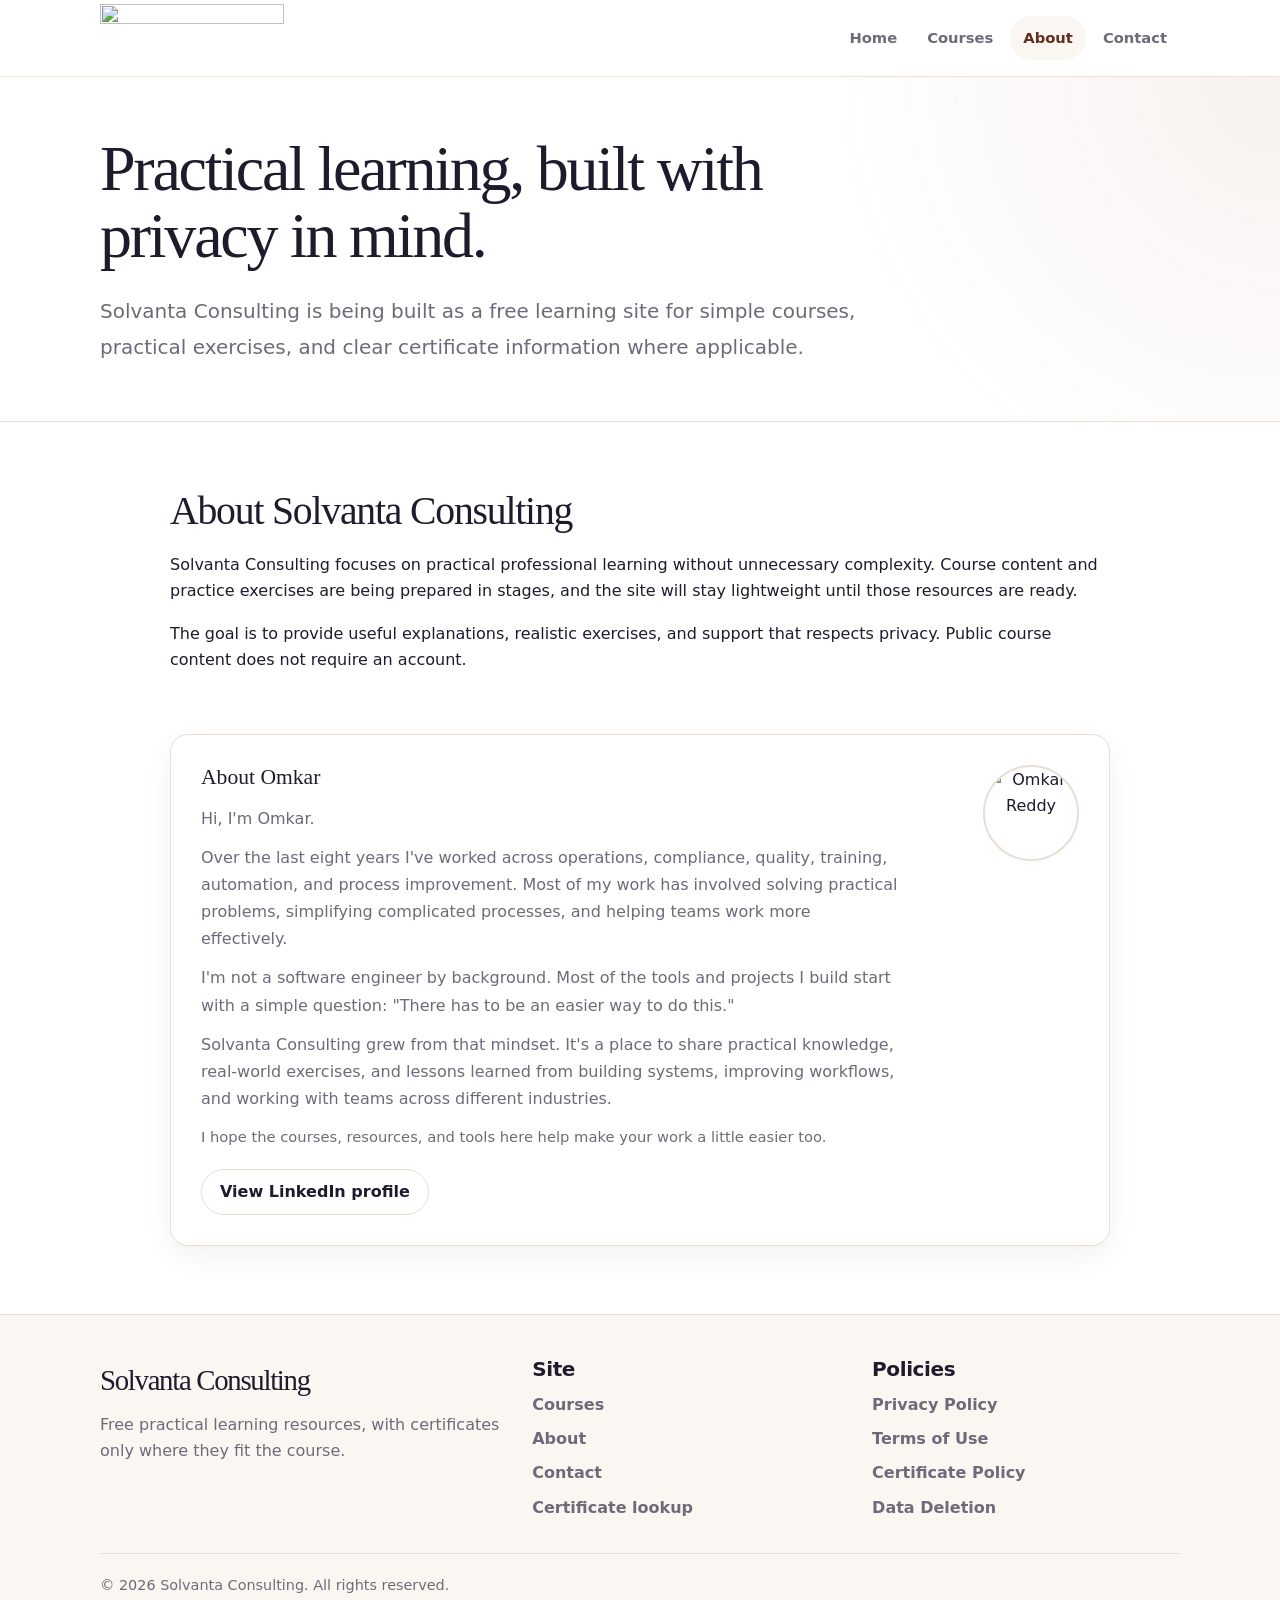
==== commit 1131b32d: "Revert Solvanta redesigns made in ChatGPT (PRs #2, #3, #4) Restore the complete website tree to comm" ====
--- a/about/index.html
+++ b/about/index.html
@@ -1,34 +1,148 @@
-<!doctype html>
+<!DOCTYPE html>
 <html lang="en">
 <head>
-<meta charset="utf-8">
-<meta name="viewport" content="width=device-width,initial-scale=1">
-<meta name="theme-color" content="#f8fafb">
-<title>About | Solvanta</title>
-<meta name="description" content="Solvanta is building free, simple tools that help with everyday tasks.">
-<link rel="canonical" href="https://solvantaconsulting.com/about/">
-<meta property="og:type" content="website">
-<meta property="og:title" content="About | Solvanta">
-<meta property="og:description" content="Solvanta is building free, simple tools that help with everyday tasks.">
-<link rel="icon" href="/assets/img/favicon.svg" type="image/svg+xml">
-<link rel="stylesheet" href="/assets/css/styles.css">
-<link rel="stylesheet" href="/assets/css/solvanta-tools.css">
+<meta charset="UTF-8" />
+<meta name="viewport" content="width=device-width, initial-scale=1.0" />
+<title>About | Solvanta Consulting</title>
+<meta name="description" content="About Solvanta Consulting and Omkar Reddy, focused on practical learning resources, exercises, and clear certificate information." />
+<link rel="stylesheet" href="../assets/css/styles.css" />
 </head>
-<body class="sv-site">
-<a href="#main-content" class="skip-link">Skip to main content</a>
+
+<body>
+<a class="skip-link" href="#main-content">Skip to main content</a>
+
 <header class="site-header">
 <div class="header-inner">
-<a href="/" class="brand-link" aria-label="Solvanta home"><span class="brand-mark"><img src="/assets/img/logo-icon.svg" width="42" height="42" alt=""></span><span class="brand-text"><span class="brand-name">Solvanta</span></span></a>
-<button class="nav-toggle" type="button" data-nav-toggle aria-expanded="false" aria-controls="site-main-nav" aria-label="Open navigation menu"><span aria-hidden="true"></span></button>
-<nav class="site-nav" id="site-main-nav" data-nav-menu aria-label="Main navigation">
-<a href="/">Home</a><a href="/tools/">Free tools</a><a href="/about/">About</a><a href="/contact/">Contact</a>
+<a class="brand-link" href="/" aria-label="Solvanta Consulting home">
+<span class="brand-mark" aria-hidden="true">
+<img src="../assets/img/logo-icon.svg" alt="" width="48" height="48" />
+</span>
+<span class="brand-text">
+<span class="brand-name">Solvanta Consulting</span>
+<span class="brand-tagline">Simple courses. Practical exercises. Support when it matters.</span>
+</span>
+</a>
+
+<button
+class="nav-toggle"
+type="button"
+aria-label="Open navigation menu"
+aria-expanded="false"
+data-nav-toggle
+>
+<span aria-hidden="true"></span>
+</button>
+
+<nav class="site-nav" aria-label="Main navigation" data-nav-menu>
+<a href="/">Home</a>
+<a href="/courses/">Courses</a>
+<a href="/about/">About</a>
+<a href="/contact/">Contact</a>
 </nav>
 </div>
-</header><main id="main-content"><section class="sv-page-top sv-page-top--compact"><div class="sv-shell sv-page-heading"><p class="sv-small">The idea behind Solvanta</p><h1>Useful, not complicated.</h1><p>Solvanta is here to help people get small but important things done, without another account or subscription.</p></div></section><section class="sv-section"><div class="sv-shell sv-story"><div><p class="sv-small">Why this exists</p><h2>One less thing to struggle with.</h2></div><div><p>Everyday work is full of small problems: finding the right words, fixing copied text, or checking a number before you send it. Those tasks shouldn't need complicated software.</p><p>We make practical tools that work quickly, explain themselves clearly and don't ask you to sign up.</p><a class="sv-btn" href="/tools/">Use the free tools</a></div></div></section>
-<section class="sv-section sv-quiet"><div class="sv-shell sv-story"><div><p class="sv-small">The person behind it</p><h2>Built with a practical mindset.</h2></div><div><p>Solvanta is a project by Omkar Reddy, who works across operations, process improvement and automation. It grew from a recurring thought: “There has to be an easier way to do this.”</p><p>The current focus is modest: build a few useful things well, listen to real problems and improve from there.</p><p>Have an idea for a tool someone could actually use? We'd like to hear it.</p><a class="sv-link" href="/contact/">Suggest something useful</a></div></div></section></main><footer class="site-footer"><div class="container footer-layout">
-<div class="footer-brand"><p class="footer-title">Solvanta</p><p class="muted">Simple tools for everyday tasks. Free to use, no account required.</p><p class="footer-mini">Made to be useful.</p></div>
-<div><h3>Explore</h3><nav class="footer-links" aria-label="Explore"><a data-footer-link href="/tools/">Free tools</a><a data-footer-link href="/about/">About</a><a data-footer-link href="/contact/">Contact</a><a data-footer-link href="/verify/">Existing certificate lookup</a></nav></div>
-<div><h3>Information</h3><nav class="footer-links" aria-label="Information"><a data-footer-link href="/privacy-policy/">Privacy policy</a><a data-footer-link href="/terms/">Terms of use</a><a data-footer-link href="/certificate-policy/">Certificate policy</a><a data-footer-link href="/data-deletion/">Data deletion</a></nav></div>
-</div><div class="container footer-bottom"><span>© <span data-current-year></span> Solvanta.</span><span><a href="mailto:helpdesk@solvantaconsulting.com">helpdesk@solvantaconsulting.com</a></span></div></footer>
-<script src="/assets/js/main.js"></script>
-</body></html>+</header>
+
+<main id="main-content">
+
+<section class="page-intro">
+<div class="container">
+<h1>Practical learning, built with privacy in mind.</h1>
+<p class="lead">
+Solvanta Consulting is being built as a free learning site for simple courses, practical exercises, and clear certificate information where applicable.
+</p>
+</div>
+</section>
+
+<section class="section">
+<div class="container-narrow about-layout">
+
+<article class="about-page-card">
+<h2>About Solvanta Consulting</h2>
+<p>
+Solvanta Consulting focuses on practical professional learning without unnecessary complexity. Course content and practice exercises are being prepared in stages, and the site will stay lightweight until those resources are ready.
+</p>
+<p>
+The goal is to provide useful explanations, realistic exercises, and support that respects privacy. Public course content does not require an account.
+</p>
+</article>
+
+<section class="about-omkar" id="about-omkar">
+<div class="about-omkar-inner card">
+<div class="about-omkar-photo" aria-hidden="true">
+<img
+src="../assets/img/profile.jpg"
+alt="Omkar Reddy"
+width="96"
+height="96"
+/>
+</div>
+<div class="about-omkar-body">
+<h2>About Omkar</h2>
+<p>
+Hi, I'm Omkar.
+</p>
+<p>
+Over the last eight years I've worked across operations, compliance, quality, training, automation, and process improvement. Most of my work has involved solving practical problems, simplifying complicated processes, and helping teams work more effectively.
+</p>
+<p>
+I'm not a software engineer by background. Most of the tools and projects I build start with a simple question: "There has to be an easier way to do this."
+</p>
+<p>
+Solvanta Consulting grew from that mindset. It's a place to share practical knowledge, real-world exercises, and lessons learned from building systems, improving workflows, and working with teams across different industries.
+</p>
+<p class="muted" style="font-size:0.92rem;">
+I hope the courses, resources, and tools here help make your work a little easier too.
+</p>
+<div class="hero-actions" style="margin-top:20px;">
+<a
+class="btn btn-secondary"
+href="https://www.linkedin.com/in/reddyop/"
+target="_blank"
+rel="noopener noreferrer"
+>
+View LinkedIn profile
+</a>
+</div>
+</div>
+</div>
+</section>
+
+</div>
+</section>
+
+</main>
+
+<footer class="site-footer">
+<div class="container footer-layout">
+<div class="footer-brand">
+<p class="footer-title">Solvanta Consulting</p>
+<p class="muted">Free practical learning resources, with certificates only where they fit the course.</p>
+</div>
+<div>
+<h3>Site</h3>
+<nav class="footer-links" aria-label="Footer site links">
+<a data-footer-link href="/courses/">Courses</a>
+<a data-footer-link href="/about/">About</a>
+<a data-footer-link href="/contact/">Contact</a>
+<a data-footer-link href="/verify/">Certificate lookup</a>
+</nav>
+</div>
+<div>
+<h3>Policies</h3>
+<nav class="footer-links" aria-label="Footer policy links">
+<a data-footer-link href="/privacy-policy/">Privacy Policy</a>
+<a data-footer-link href="/terms/">Terms of Use</a>
+<a data-footer-link href="/certificate-policy/">Certificate Policy</a>
+<a data-footer-link href="/data-deletion/">Data Deletion</a>
+</nav>
+</div>
+</div>
+<div class="container footer-bottom">
+&copy; <span data-current-year></span> Solvanta Consulting. All rights reserved.
+</div>
+</footer>
+
+<script src="../assets/js/config.js?v=2"></script>
+<script src="../assets/js/main.js"></script>
+</body>
+</html>
--- a/assets/css/styles.css
+++ b/assets/css/styles.css
@@ -1,119 +1,1182 @@
-/* Solvanta's shared design system: every page uses the same header, footer, typography and responsive foundation. */
+/* =========================================================
+   Solvanta Consulting
+   Shared Brand Styles
+   Tagline: Simple courses. Practical exercises. Support when it matters.
+   ========================================================= */
+
 :root {
- --font-body: -apple-system, BlinkMacSystemFont, "Segoe UI", Arial, sans-serif;
- --font-display: -apple-system, BlinkMacSystemFont, "Segoe UI", Arial, sans-serif;
- --sv-ink: #192a32; --sv-ink-2: #52616a; --sv-bg: #f8fafb; --sv-white: #ffffff; --sv-soft: #eef3f2; --sv-line: #dce5e5; --sv-accent: #176c64; --sv-accent-dark: #0d514a; --sv-focus: #cb773b;
- --color-primary:var(--sv-accent);--color-primary-dark:var(--sv-accent-dark);--color-muted:var(--sv-ink-2);--color-text:var(--sv-ink);--color-border:var(--sv-line);
-}
-*,*::before,*::after {box-sizing:border-box}
-html,body {margin:0;min-width:0;overflow-x:clip}
-body {font-family:var(--font-body);background:var(--sv-bg);color:var(--sv-ink);font-size:16px;line-height:1.6;-webkit-font-smoothing:antialiased}
-img,svg {max-width:100%;height:auto}
-button,input,textarea,select {font:inherit}
-button {cursor:pointer}
-a {color:var(--sv-accent)}
-a:hover {color:var(--sv-accent-dark)}
-:focus-visible {outline:3px solid var(--sv-focus);outline-offset:3px}
-p {margin-top:0}
-h1,h2,h3 {line-height:1.18}
-.container,.container-narrow {width:min(100% - 56px,1150px);margin-inline:auto}
-.container-narrow {max-width:780px}
-.skip-link {position:fixed;top:-120px;left:15px;z-index:1000;background:var(--sv-ink);color:#fff;padding:12px 18px;border-radius:6px;text-decoration:none}
-.skip-link:focus {top:12px;color:#fff}
-.site-header {position:relative;z-index:50;background:var(--sv-bg);border-bottom:1px solid var(--sv-line)}
-.header-inner {width:min(100% - 56px,1150px);min-height:78px;margin-inline:auto;display:flex;align-items:center;justify-content:space-between;gap:22px}
-.brand-link {display:inline-flex;gap:11px;align-items:center;min-width:0;text-decoration:none;color:var(--sv-ink)}
-.brand-link:hover {color:var(--sv-accent)}
-.brand-mark {display:inline-flex;align-items:center;justify-content:center;flex-shrink:0;width:44px;height:44px}
-.brand-mark img {display:block;width:42px;height:42px;object-fit:contain}
-.brand-text {display:inline-flex;flex-direction:column;justify-content:center}
-.brand-name {font-size:1.33rem;font-weight:760;letter-spacing:-.035em;line-height:1.1}
-.site-nav {display:flex;align-items:center;justify-content:flex-end;gap:clamp(12px,2.5vw,30px)}
-.site-nav a {position:relative;display:inline-flex;align-items:center;min-height:44px;padding:7px 0;text-decoration:none;color:var(--sv-ink-2);font-size:.95rem;font-weight:660;white-space:nowrap}
-.site-nav a:hover,.site-nav a.active,.site-nav a[aria-current="page"] {color:var(--sv-accent)}
-.site-nav a.active::after {content:"";display:block;position:absolute;bottom:5px;left:0;right:0;height:2px;background:var(--sv-accent);border-radius:2px}
-.nav-toggle {display:none;align-items:center;justify-content:center;width:44px;height:44px;flex:0 0 auto;border:1px solid var(--sv-line);border-radius:8px;background:#fff;color:var(--sv-ink)}
-.nav-toggle span,.nav-toggle span::before,.nav-toggle span::after {display:block;position:relative;width:20px;height:2px;background:currentColor;border-radius:2px}
-.nav-toggle span::before,.nav-toggle span::after {position:absolute;content:"";left:0}
-.nav-toggle span::before {top:-6px}
-.nav-toggle span::after {top:6px}
-.nav-toggle[aria-expanded="true"] span {background:transparent}
-.nav-toggle[aria-expanded="true"] span::before {top:0;transform:rotate(45deg)}
-.nav-toggle[aria-expanded="true"] span::after {top:0;transform:rotate(-45deg)}
-.site-footer {background:#fff;border-top:1px solid var(--sv-line);padding-top:58px}
-.footer-layout {display:grid;grid-template-columns:minmax(0,1.4fr) minmax(0,.8fr) minmax(0,.8fr);gap:clamp(30px,7vw,100px);padding-bottom:48px}
-.footer-title {margin:0 0 12px;color:var(--sv-ink);font-size:1.35rem;line-height:1.2;font-weight:750;letter-spacing:-.035em}
-.footer-brand p.muted {max-width:300px;color:var(--sv-ink-2);font-size:.94rem;line-height:1.7}
-.footer-mini {font-size:.85rem;color:var(--sv-ink-2)}
-.footer-layout h3 {font-family:var(--font-body);font-size:.89rem;font-weight:800;letter-spacing:0;color:var(--sv-ink);margin:0 0 16px}
-.footer-links {display:grid;gap:10px}
-.footer-links a {text-decoration:none;color:var(--sv-ink-2);font-size:.93rem;line-height:1.45}
-.footer-links a:hover,.footer-links a.active {color:var(--sv-accent);text-decoration:underline;text-underline-offset:4px}
-.footer-bottom {display:flex;align-items:center;justify-content:space-between;gap:12px;border-top:1px solid var(--sv-line);padding-block:18px 24px;color:var(--sv-ink-2);font-size:.84rem}
-.footer-bottom a {color:inherit;text-underline-offset:4px}
-.sv-site .sv-page-top--compact {padding-block:clamp(62px,8vw,93px)}
-.sv-site .sv-page-heading h1 {max-width:970px;margin:13px 0 23px;font-size:clamp(2.8rem,5.5vw,5.4rem)}
-.sv-site .sv-page-heading>p:last-child {max-width:740px}
-.sv-page-heading>.sv-small {margin:0}
-.sv-article-area {padding-block:clamp(56px,7vw,94px)}
-.sv-article-layout {display:grid;grid-template-columns:minmax(210px,.55fr) minmax(0,1.45fr);gap:clamp(40px,8vw,110px)}
-.sv-document-aside {position:sticky;top:30px;align-self:start;border-top:2px solid var(--sv-accent);padding-top:22px}
-.sv-document-aside p:not(.sv-small) {font-size:.95rem;line-height:1.7;margin:12px 0 20px}
-.sv-updated {margin:0 0 30px;font-size:.88rem;font-weight:650;color:var(--sv-ink-2)}
-.sv-article-section {padding-block:23px 29px;border-top:1px solid var(--sv-line)}
-.sv-article-section:first-of-type {border-top:0;padding-top:0}
-.sv-article-section h2 {font-size:clamp(1.35rem,2.4vw,1.85rem);line-height:1.3;letter-spacing:-.02em;margin:0 0 14px;font-weight:720}
-.sv-article-section p {font-size:1.015rem;line-height:1.8;margin:0 0 16px}
-.sv-article-section p:last-child {margin:0}
-.sv-panel-heading {font-size:clamp(1.3rem,2.3vw,1.8rem)!important;margin:0 0 10px}
-.sv-verify-column {min-width:0;display:grid;align-content:start;gap:20px}
-.sv-side-copy h2 {font-size:clamp(1.9rem,3vw,2.6rem);margin-top:0}
-.sv-side-copy p {font-size:1.05rem;line-height:1.78}
-.sv-side-copy p strong {color:var(--sv-ink)}
-.sv-mini-disclaimer {font-size:.93rem!important}
-.sv-verify-column .sv-panel>p {font-size:.9rem;margin-bottom:24px}
-.sv-verify-column code {padding:3px 5px;border-radius:4px;background:var(--sv-soft);color:var(--sv-ink);font-size:.88rem;overflow-wrap:anywhere}
-.sv-verify-column .form-status,.sv-panel .form-status {min-height:20px;margin:15px 0 0;font-size:.94rem;color:var(--sv-ink-2)}
-.form-status.error {color:#a13120!important;font-weight:650}
-.form-status.success {color:var(--sv-accent)!important;font-weight:700}
-.status-box {padding:27px;background:#fff;border:1px solid var(--sv-line);border-radius:13px}
-.hidden,.status-box.hidden {display:none!important}
-.status-box.valid {border-color:#7cbbb0;background:#eef8f5}
-.status-box.invalid {border-color:#e9c3b2;background:#fff5ef}
-.status-label {display:inline-block;font-size:.82rem;font-weight:770;color:var(--sv-ink-2)}
-.status-label.valid {color:var(--sv-accent-dark)}
-.status-label.invalid {color:#a34226}
-.status-box h3 {font-size:1.4rem;margin:8px 0 22px}
-.status-box p {font-size:.96rem}
-.result-row {display:grid;grid-template-columns:minmax(125px,.65fr) minmax(0,1fr);gap:16px;padding:11px 0;border-top:1px solid var(--sv-line);font-size:.94rem}
-.result-label {color:var(--sv-ink-2)}
-.result-value {color:var(--sv-ink);font-weight:720;overflow-wrap:anywhere}
-.sv-info-grid {display:grid;grid-template-columns:repeat(2,minmax(0,1fr));gap:20px}
-.sv-info-tile {padding:32px;background:#fff;border:1px solid var(--sv-line);border-radius:13px}
-.sv-info-tile h2 {font-size:clamp(1.6rem,2.6vw,2.3rem);margin:22px 0 15px}
-.sv-info-tile p {font-size:1.02rem;max-width:450px}
-.sv-info-tile a {display:inline-flex;margin-top:10px;font-weight:760}
-@media(max-width:800px) {
- .header-inner {width:min(100% - 34px,1150px);min-height:70px}
- .nav-toggle {display:inline-flex}
- .site-nav {display:none;position:absolute;top:calc(100% - 1px);left:0;right:0;background:var(--sv-bg);padding:14px max(17px,calc((100% - 1150px)/2)) 20px;border-bottom:1px solid var(--sv-line);box-shadow:0 18px 25px rgba(0,0,0,.07);flex-direction:column;align-items:stretch;gap:2px}
- .site-nav.open {display:flex}
- .site-nav a {padding:11px 0;min-height:44px;font-size:1.02rem}
- .site-nav a.active::after {display:none}
- .footer-layout {grid-template-columns:repeat(2,minmax(0,1fr));gap:35px 30px}
- .footer-brand {grid-column:1/-1}
- .sv-article-layout {grid-template-columns:1fr;gap:38px}
- .sv-document-aside {position:static}
- .sv-info-grid {grid-template-columns:1fr}
-}
-@media(max-width:520px){
- .container,.container-narrow {width:min(100% - 28px,1150px)}
- .header-inner {width:min(100% - 28px,1150px)}
- .brand-name {font-size:1.25rem}
- .site-footer {padding-top:45px}
- .footer-layout {gap:24px 14px}
- .footer-bottom {align-items:flex-start;flex-direction:column;gap:6px}
- .sv-article-section p {font-size:.99rem}
- .result-row {grid-template-columns:1fr;gap:4px}
-}
-@media(prefers-reduced-motion:reduce){*,*::before,*::after{transition-duration:0.01ms!important;animation-duration:0.01ms!important;scroll-behavior:auto!important}}
+  --color-primary: #9a4f2f;
+  --color-primary-dark: #5f2e1f;
+  --color-bg: #ffffff;
+  --color-soft: #faf7f2;
+  --color-soft-strong: #f3eadf;
+  --color-text: #1f1b2d;
+  --color-muted: #6f6a7a;
+  --color-border: #e8ded4;
+  --color-success: #157f63;
+  --color-warning: #b7791f;
+  --color-error: #b42318;
+  --color-info: #3b5b7a;
+
+  --shadow-soft: 0 18px 45px rgba(31, 27, 45, 0.08);
+  --shadow-card: 0 10px 28px rgba(31, 27, 45, 0.06);
+
+  --radius-sm: 12px;
+  --radius-md: 18px;
+  --radius-lg: 28px;
+
+  --container: 1120px;
+  --header-height: 76px;
+
+  --font-body: Inter, system-ui, -apple-system, BlinkMacSystemFont, "Segoe UI", Arial, sans-serif;
+  --font-display: Georgia, "Times New Roman", serif;
+}
+
+/* =========================================================
+   Base
+   ========================================================= */
+
+* {
+  box-sizing: border-box;
+}
+
+html {
+  min-height: 100%;
+  scroll-behavior: smooth;
+}
+
+body {
+  margin: 0;
+  min-height: 100vh;
+  background: var(--color-bg);
+  color: var(--color-text);
+  font-family: var(--font-body);
+  font-size: 16px;
+  line-height: 1.65;
+  text-rendering: optimizeLegibility;
+  -webkit-font-smoothing: antialiased;
+}
+
+img,
+svg {
+  max-width: 100%;
+  height: auto;
+}
+
+a {
+  color: inherit;
+}
+
+button,
+input,
+textarea,
+select {
+  font: inherit;
+}
+
+button {
+  cursor: pointer;
+}
+
+::selection {
+  background: rgba(154, 79, 47, 0.18);
+}
+
+/* =========================================================
+   Layout helpers
+   ========================================================= */
+
+.container {
+  width: min(100% - 32px, var(--container));
+  margin-inline: auto;
+}
+
+.container-narrow {
+  width: min(100% - 32px, 860px);
+  margin-inline: auto;
+}
+
+.section {
+  padding: 88px 0;
+}
+
+.section-soft {
+  background: var(--color-soft);
+}
+
+.section-border {
+  border-top: 1px solid var(--color-border);
+}
+
+.page-intro {
+  padding: 72px 0 44px;
+  border-bottom: 1px solid var(--color-border);
+  background:
+    radial-gradient(circle at top right, rgba(154, 79, 47, 0.08), transparent 34%),
+    var(--color-bg);
+}
+
+.page-intro p {
+  max-width: 760px;
+}
+
+.grid {
+  display: grid;
+  gap: 24px;
+}
+
+.grid-2 {
+  grid-template-columns: repeat(2, minmax(0, 1fr));
+}
+
+.grid-3 {
+  grid-template-columns: repeat(3, minmax(0, 1fr));
+}
+
+.grid-auto {
+  grid-template-columns: repeat(auto-fit, minmax(260px, 1fr));
+}
+
+/* =========================================================
+   Typography
+   ========================================================= */
+
+h1,
+h2,
+h3,
+h4,
+p {
+  margin-top: 0;
+}
+
+h1,
+h2,
+.display-title {
+  font-family: var(--font-display);
+  letter-spacing: -0.055em;
+  font-weight: 500;
+  line-height: 0.98;
+}
+
+h1 {
+  max-width: 980px;
+  margin-bottom: 24px;
+  font-size: clamp(3rem, 8vw, 6.5rem);
+}
+
+h2 {
+  margin-bottom: 18px;
+  font-size: clamp(2.15rem, 5vw, 4.2rem);
+}
+
+h3 {
+  margin-bottom: 10px;
+  font-size: 1.25rem;
+  line-height: 1.25;
+  letter-spacing: -0.02em;
+}
+
+h4 {
+  margin-bottom: 8px;
+  font-size: 1rem;
+  letter-spacing: -0.01em;
+}
+
+.lead {
+  max-width: 780px;
+  color: var(--color-muted);
+  font-size: clamp(1.05rem, 2vw, 1.25rem);
+  line-height: 1.8;
+}
+
+.muted {
+  color: var(--color-muted);
+}
+
+.kicker {
+  display: inline-flex;
+  align-items: center;
+  gap: 12px;
+  margin-bottom: 18px;
+  color: var(--color-primary);
+  font-size: 0.76rem;
+  font-weight: 800;
+  letter-spacing: 0.16em;
+  text-transform: uppercase;
+}
+
+.kicker::before {
+  content: "";
+  width: 38px;
+  height: 1px;
+  background: var(--color-primary);
+}
+
+/* =========================================================
+   Header / Navigation
+   ========================================================= */
+
+.site-header {
+  position: sticky;
+  top: 0;
+  z-index: 100;
+  min-height: var(--header-height);
+  border-bottom: 1px solid rgba(232, 222, 212, 0.9);
+  background: rgba(255, 255, 255, 0.92);
+  backdrop-filter: blur(14px);
+}
+
+.header-inner {
+  width: min(100% - 32px, 1240px);
+  min-height: var(--header-height);
+  margin-inline: auto;
+  display: flex;
+  align-items: center;
+  justify-content: space-between;
+  gap: 24px;
+}
+
+.brand-link {
+  display: inline-flex;
+  align-items: center;
+  gap: 14px;
+  min-width: 0;
+  color: var(--color-text);
+  text-decoration: none;
+}
+
+.brand-mark {
+  width: 48px;
+  height: 48px;
+  flex: 0 0 auto;
+  display: grid;
+  place-items: center;
+}
+
+.brand-mark img {
+  width: 48px;
+  height: 48px;
+  display: block;
+  object-fit: contain;
+}
+
+.brand-text {
+  display: grid;
+  gap: 0;
+}
+
+.brand-name {
+  font-family: var(--font-display);
+  font-size: 1.55rem;
+  line-height: 1;
+  letter-spacing: -0.045em;
+}
+
+.brand-tagline {
+  margin-top: 3px;
+  color: var(--color-muted);
+  font-size: 0.72rem;
+  font-weight: 700;
+  letter-spacing: 0.04em;
+}
+
+.site-nav {
+  display: flex;
+  align-items: center;
+  gap: 4px;
+}
+
+.site-nav a {
+  border-radius: 999px;
+  padding: 10px 13px;
+  color: var(--color-muted);
+  text-decoration: none;
+  font-size: 0.92rem;
+  font-weight: 700;
+  transition: 0.18s ease;
+}
+
+.site-nav a:hover,
+.site-nav a.active {
+  background: var(--color-soft);
+  color: var(--color-primary-dark);
+}
+
+.nav-toggle {
+  display: none;
+  width: 44px;
+  height: 44px;
+  border: 1px solid var(--color-border);
+  border-radius: 999px;
+  background: var(--color-bg);
+  color: var(--color-text);
+  align-items: center;
+  justify-content: center;
+}
+
+.nav-toggle span {
+  position: relative;
+  width: 18px;
+  height: 2px;
+  background: currentColor;
+  display: block;
+}
+
+.nav-toggle span::before,
+.nav-toggle span::after {
+  content: "";
+  position: absolute;
+  left: 0;
+  width: 18px;
+  height: 2px;
+  background: currentColor;
+}
+
+.nav-toggle span::before {
+  top: -6px;
+}
+
+.nav-toggle span::after {
+  top: 6px;
+}
+
+/* =========================================================
+   Hero
+   ========================================================= */
+
+.hero {
+  padding: 92px 0 76px;
+  background:
+    radial-gradient(circle at 90% 10%, rgba(154, 79, 47, 0.09), transparent 30%),
+    linear-gradient(180deg, var(--color-bg), var(--color-soft));
+}
+
+.hero-layout {
+  display: grid;
+  grid-template-columns: minmax(0, 1.08fr) minmax(280px, 0.72fr);
+  gap: 56px;
+  align-items: center;
+}
+
+.hero-copy {
+  max-width: 850px;
+}
+
+.hero-actions {
+  display: flex;
+  flex-wrap: wrap;
+  gap: 14px;
+  margin-top: 32px;
+}
+
+.hero-panel {
+  border: 1px solid var(--color-border);
+  border-radius: var(--radius-lg);
+  padding: 30px;
+  background: rgba(255, 255, 255, 0.78);
+  box-shadow: var(--shadow-soft);
+}
+
+.hero-panel-card {
+  border-radius: 22px;
+  padding: 22px;
+  background: var(--color-bg);
+  border: 1px solid var(--color-border);
+}
+
+.hero-panel-card + .hero-panel-card {
+  margin-top: 16px;
+}
+
+.hero-panel-label {
+  color: var(--color-primary);
+  font-size: 0.76rem;
+  font-weight: 800;
+  letter-spacing: 0.12em;
+  text-transform: uppercase;
+}
+
+/* =========================================================
+   Buttons
+   ========================================================= */
+
+.btn {
+  display: inline-flex;
+  align-items: center;
+  justify-content: center;
+  min-height: 44px;
+  border-radius: 999px;
+  padding: 12px 18px;
+  border: 1px solid transparent;
+  text-decoration: none;
+  font-weight: 800;
+  line-height: 1.2;
+  transition: transform 0.18s ease, box-shadow 0.18s ease, background 0.18s ease;
+}
+
+.btn:hover {
+  transform: translateY(-2px);
+}
+
+.btn-primary {
+  background: var(--color-primary-dark);
+  color: #ffffff;
+  box-shadow: 0 12px 24px rgba(95, 46, 31, 0.16);
+}
+
+.btn-primary:hover {
+  background: var(--color-primary);
+}
+
+.btn-secondary {
+  background: var(--color-bg);
+  color: var(--color-text);
+  border-color: var(--color-border);
+}
+
+.btn-secondary:hover {
+  border-color: var(--color-primary);
+}
+
+.btn-text {
+  padding-left: 0;
+  padding-right: 0;
+  border-radius: 0;
+  border-bottom: 2px solid rgba(154, 79, 47, 0.28);
+  color: var(--color-primary-dark);
+}
+
+.btn-text:hover {
+  transform: none;
+}
+
+/* =========================================================
+   Cards
+   ========================================================= */
+
+.card {
+  border: 1px solid var(--color-border);
+  border-radius: var(--radius-md);
+  padding: 26px;
+  background: var(--color-bg);
+  box-shadow: var(--shadow-card);
+}
+
+.card-soft {
+  background: var(--color-soft);
+}
+
+.card-icon {
+  width: 48px;
+  height: 48px;
+  margin-bottom: 18px;
+  border-radius: 16px;
+  background: rgba(154, 79, 47, 0.1);
+  color: var(--color-primary-dark);
+  display: grid;
+  place-items: center;
+  font-weight: 900;
+}
+
+.card p {
+  color: var(--color-muted);
+}
+
+.card-link {
+  display: inline-flex;
+  margin-top: 12px;
+  color: var(--color-primary-dark);
+  text-decoration: none;
+  font-weight: 800;
+}
+
+.card-link:hover {
+  text-decoration: underline;
+}
+
+/* =========================================================
+   Forms
+   ========================================================= */
+
+.form {
+  display: grid;
+  gap: 16px;
+}
+
+.form-row {
+  display: grid;
+  gap: 8px;
+}
+
+label {
+  color: var(--color-text);
+  font-weight: 800;
+}
+
+input,
+textarea,
+select {
+  width: 100%;
+  border: 1px solid var(--color-border);
+  border-radius: 14px;
+  padding: 13px 14px;
+  background: var(--color-bg);
+  color: var(--color-text);
+  outline: none;
+}
+
+textarea {
+  resize: vertical;
+}
+
+input:focus,
+textarea:focus,
+select:focus {
+  border-color: var(--color-primary);
+  box-shadow: 0 0 0 4px rgba(154, 79, 47, 0.1);
+}
+
+.checkbox-row {
+  display: grid;
+  grid-template-columns: 20px 1fr;
+  gap: 10px;
+  align-items: start;
+}
+
+.checkbox-row input {
+  width: 18px;
+  height: 18px;
+  margin-top: 4px;
+}
+
+.form-status {
+  min-height: 24px;
+  margin: 4px 0 0;
+  font-weight: 800;
+}
+
+.form-status.success {
+  color: var(--color-success);
+}
+
+.form-status.error {
+  color: var(--color-error);
+}
+
+/* =========================================================
+   Status / verification
+   ========================================================= */
+
+.status-box {
+  border: 1px solid var(--color-border);
+  border-radius: var(--radius-md);
+  padding: 24px;
+  background: var(--color-bg);
+}
+
+.status-box.valid {
+  border-color: rgba(21, 127, 99, 0.35);
+  background: rgba(21, 127, 99, 0.06);
+}
+
+.status-box.invalid,
+.status-box.error {
+  border-color: rgba(180, 35, 24, 0.35);
+  background: rgba(180, 35, 24, 0.06);
+}
+
+.status-label {
+  display: inline-flex;
+  border-radius: 999px;
+  padding: 7px 11px;
+  font-size: 0.78rem;
+  font-weight: 900;
+  letter-spacing: 0.08em;
+  text-transform: uppercase;
+}
+
+.status-label.valid {
+  color: var(--color-success);
+  background: rgba(21, 127, 99, 0.1);
+}
+
+.status-label.error {
+  color: var(--color-error);
+  background: rgba(180, 35, 24, 0.1);
+}
+
+/* =========================================================
+   Policy / content pages
+   ========================================================= */
+
+.content-page {
+  padding: 58px 0 90px;
+}
+
+.content-page article {
+  max-width: 880px;
+}
+
+.content-page h2 {
+  margin-top: 44px;
+  font-size: clamp(1.75rem, 3vw, 2.5rem);
+}
+
+.content-page h3 {
+  margin-top: 28px;
+}
+
+.content-page p,
+.content-page li {
+  color: var(--color-muted);
+}
+
+.content-page ul,
+.content-page ol {
+  padding-left: 1.3rem;
+}
+
+/* =========================================================
+   Footer
+   ========================================================= */
+
+.site-footer {
+  border-top: 1px solid var(--color-border);
+  background: var(--color-soft);
+  padding: 42px 0 26px;
+}
+
+.footer-layout {
+  display: grid;
+  grid-template-columns: 1.3fr 1fr 1fr;
+  gap: 32px;
+}
+
+.footer-brand {
+  max-width: 420px;
+}
+
+.footer-title {
+  margin-bottom: 8px;
+  font-family: var(--font-display);
+  font-size: 1.8rem;
+  letter-spacing: -0.045em;
+}
+
+.footer-links {
+  display: grid;
+  gap: 8px;
+}
+
+.footer-links a {
+  color: var(--color-muted);
+  text-decoration: none;
+  font-weight: 700;
+}
+
+.footer-links a:hover {
+  color: var(--color-primary-dark);
+}
+
+.footer-bottom {
+  margin-top: 32px;
+  padding-top: 20px;
+  border-top: 1px solid var(--color-border);
+  color: var(--color-muted);
+  font-size: 0.9rem;
+}
+
+/* =========================================================
+   Utilities
+   ========================================================= */
+
+.skip-link {
+  position: absolute;
+  left: -999px;
+  top: 10px;
+  z-index: 999;
+  background: var(--color-text);
+  color: #ffffff;
+  padding: 10px 14px;
+  border-radius: 8px;
+}
+
+.skip-link:focus {
+  left: 10px;
+}
+
+.hidden {
+  display: none !important;
+}
+
+.text-center {
+  text-align: center;
+}
+
+.mt-0 {
+  margin-top: 0;
+}
+
+.mt-24 {
+  margin-top: 24px;
+}
+
+.mt-40 {
+  margin-top: 40px;
+}
+
+/* =========================================================
+   Responsive
+   ========================================================= */
+
+@media (max-width: 1040px) {
+  .hero-layout {
+    grid-template-columns: 1fr;
+  }
+
+  .hero-panel {
+    max-width: 720px;
+  }
+
+  .grid-3 {
+    grid-template-columns: repeat(2, minmax(0, 1fr));
+  }
+
+  .footer-layout {
+    grid-template-columns: 1fr 1fr;
+  }
+}
+
+@media (max-width: 820px) {
+  :root {
+    --header-height: 70px;
+  }
+
+  .header-inner {
+    width: min(100% - 24px, 1240px);
+  }
+
+  .brand-tagline {
+    display: none;
+  }
+
+  .nav-toggle {
+    display: inline-flex;
+  }
+
+  .site-nav {
+    position: fixed;
+    left: 12px;
+    right: 12px;
+    top: calc(var(--header-height) + 10px);
+    display: none;
+    flex-direction: column;
+    align-items: stretch;
+    gap: 6px;
+    border: 1px solid var(--color-border);
+    border-radius: 20px;
+    padding: 12px;
+    background: var(--color-bg);
+    box-shadow: var(--shadow-soft);
+  }
+
+  .site-nav.open {
+    display: flex;
+  }
+
+  .site-nav a {
+    padding: 13px 14px;
+  }
+
+  .section {
+    padding: 64px 0;
+  }
+
+  .hero {
+    padding: 64px 0 58px;
+  }
+
+  .grid-2,
+  .grid-3 {
+    grid-template-columns: 1fr;
+  }
+
+  .footer-layout {
+    grid-template-columns: 1fr;
+  }
+}
+
+@media (max-width: 520px) {
+  .container,
+  .container-narrow {
+    width: min(100% - 24px, var(--container));
+  }
+
+  h1 {
+    font-size: clamp(2.55rem, 16vw, 4.2rem);
+  }
+
+  h2 {
+    font-size: clamp(2rem, 12vw, 3rem);
+  }
+
+  .brand-name {
+    font-size: 1.35rem;
+  }
+
+  .brand-mark {
+    width: 40px;
+    height: 40px;
+  }
+
+  .hero-actions {
+    align-items: stretch;
+    flex-direction: column;
+  }
+
+  .btn {
+    width: 100%;
+  }
+
+  .card {
+    padding: 22px;
+  }
+}
+
+/* =========================================================
+   Reduced motion
+   ========================================================= */
+
+@media (prefers-reduced-motion: reduce) {
+  *,
+  *::before,
+  *::after {
+    animation: none !important;
+    transition: none !important;
+    scroll-behavior: auto !important;
+  }
+}
+
+
+/* =========================================================
+  Solvanta Consulting — Additional Components
+  Status badges, result rows, form enhancements,
+  content page layouts, verification result display.
+  ========================================================= */
+
+/* Status badges */
+.status-badge {
+  display: inline-block;
+  margin-top: 12px;
+  padding: 4px 12px;
+  border-radius: 100px;
+  font-size: 0.78rem;
+  font-weight: 600;
+  letter-spacing: 0.02em;
+  text-transform: uppercase;
+}
+.status-badge.coming-soon { background: var(--color-soft-strong); color: var(--color-muted); }
+.status-badge.active, .status-badge.available { background: rgba(21,127,99,0.1); color: var(--color-success); }
+.status-badge.archived { background: var(--color-soft); color: var(--color-muted); text-decoration: line-through; }
+
+/* Verification result rows */
+.result-row {
+  display: flex;
+  gap: 16px;
+  padding: 12px 0;
+  border-bottom: 1px solid var(--color-border);
+  align-items: baseline;
+}
+.result-row:last-child { border-bottom: none; }
+.result-label { flex: 0 0 160px; font-size: 0.85rem; color: var(--color-muted); font-weight: 500; }
+.result-value { flex: 1; font-weight: 500; color: var(--color-text); word-break: break-word; }
+
+/* Status box */
+.status-box {
+  padding: 28px 32px;
+  border: 1px solid var(--color-border);
+  border-radius: var(--radius-md);
+  background: var(--color-soft);
+}
+.status-box h3 { margin-bottom: 12px; }
+.status-box.valid { border-color: rgba(21,127,99,0.3); background: rgba(21,127,99,0.04); }
+.status-box.invalid { border-color: rgba(180,35,24,0.2); background: rgba(180,35,24,0.03); }
+.status-box.error { border-color: rgba(183,121,31,0.3); background: rgba(183,121,31,0.04); }
+
+/* Status labels */
+.status-label {
+  display: inline-block;
+  padding: 5px 14px;
+  border-radius: 100px;
+  font-size: 0.78rem;
+  font-weight: 700;
+  letter-spacing: 0.04em;
+  text-transform: uppercase;
+  background: var(--color-soft-strong);
+  color: var(--color-muted);
+}
+.status-label.valid { background: rgba(21,127,99,0.12); color: var(--color-success); }
+.status-label.invalid, .status-label.error { background: rgba(180,35,24,0.1); color: var(--color-error); }
+
+/* Form enhancements */
+.form { display: flex; flex-direction: column; gap: 20px; }
+.form-row { display: flex; flex-direction: column; gap: 6px; }
+.form-row label { font-weight: 500; font-size: 0.92rem; color: var(--color-text); }
+.form-optional { font-weight: 400; color: var(--color-muted); font-size: 0.85rem; }
+.form-row input,
+.form-row textarea,
+.form-row select {
+  padding: 10px 14px;
+  border: 1.5px solid var(--color-border);
+  border-radius: var(--radius-sm);
+  background: var(--color-bg);
+  color: var(--color-text);
+  font-size: 1rem;
+  transition: border-color 0.15s;
+  width: 100%;
+}
+.form-row input:focus,
+.form-row textarea:focus,
+.form-row select:focus {
+  outline: none;
+  border-color: var(--color-primary);
+  box-shadow: 0 0 0 3px rgba(154,79,47,0.12);
+}
+.form-row textarea { resize: vertical; min-height: 120px; }
+.form-row-check { flex-direction: row; align-items: flex-start; gap: 10px; }
+.check-label { display: flex; gap: 10px; cursor: pointer; font-size: 0.9rem; color: var(--color-muted); line-height: 1.5; }
+.check-label input[type="checkbox"] { flex-shrink: 0; margin-top: 3px; width: 16px; height: 16px; accent-color: var(--color-primary); }
+.form-status { font-size: 0.9rem; min-height: 1.4em; line-height: 1.5; }
+.form-status.error { color: var(--color-error); }
+.form-status.success { color: var(--color-success); }
+
+/* Content page (prose) */
+.content-page { padding: 64px 0 88px; }
+.content-page article h2 {
+  font-size: clamp(1.4rem, 3vw, 1.9rem);
+  margin-top: 48px;
+  margin-bottom: 12px;
+  font-family: var(--font-body);
+  font-weight: 600;
+  letter-spacing: -0.01em;
+  line-height: 1.2;
+}
+.content-page article h2:first-child { margin-top: 0; }
+.content-page article h3 { font-size: 1.05rem; margin-top: 28px; color: var(--color-text); }
+.content-page article p,
+.content-page article ul,
+.content-page article ol { color: var(--color-muted); font-size: 1rem; line-height: 1.75; max-width: 720px; }
+.content-page article ul, .content-page article ol { padding-left: 20px; }
+.content-page article li { margin-bottom: 6px; }
+.content-page article a { color: var(--color-primary); text-decoration: underline; }
+
+/* Utility */
+.mt-24 { margin-top: 24px; }
+.mt-40 { margin-top: 40px; }
+.hidden { display: none !important; }
+
+/* Responsive */
+@media (max-width: 700px) {
+  .result-row { flex-direction: column; gap: 4px; }
+  .result-label { flex: none; }
+  .status-box { padding: 20px; }
+  .grid-2, .grid-3 { grid-template-columns: 1fr; }
+  .content-page article h2 { font-size: 1.3rem; }
+}
+
+
+/* =========================================================
+About Omkar section
+========================================================= */
+
+.about-omkar { margin-bottom: 40px; }
+
+.about-omkar-inner {
+   display: flex;
+   gap: 28px;
+   align-items: flex-start;
+}
+
+.about-omkar-photo {
+   flex: 0 0 auto;
+}
+
+.about-omkar-photo img {
+   width: 96px;
+   height: 96px;
+   border-radius: 50%;
+   object-fit: cover;
+   border: 2px solid var(--color-border);
+   display: block;
+}
+
+.about-omkar-initials {
+   width: 96px;
+   height: 96px;
+   border-radius: 50%;
+   background: var(--color-soft-strong);
+   color: var(--color-primary-dark);
+   font-family: var(--font-display);
+   font-size: 1.8rem;
+   font-weight: 600;
+   align-items: center;
+   justify-content: center;
+   border: 2px solid var(--color-border);
+}
+
+.about-omkar-body {
+   flex: 1;
+   min-width: 0;
+}
+
+.about-omkar-body p {
+   margin-bottom: 12px;
+   color: var(--color-muted);
+}
+
+.about-omkar-body p:last-of-type {
+   margin-bottom: 0;
+}
+
+@media (max-width: 600px) {
+   .about-omkar-inner {
+      flex-direction: column;
+      align-items: center;
+      text-align: center;
+   }
+   .about-omkar-body .hero-actions {
+      justify-content: center;
+   }
+}
+Page_Down
+
+/* About Omkar Section */
+.about-omkar {
+     padding: 4rem 0;
+}
+
+.about-omkar-layout {
+     gap: 3rem;
+     align-items: center;
+}
+
+.about-omkar-text {
+     order: 1;
+}
+
+.about-omkar-content {
+     margin: 1.5rem 0;
+}
+
+.about-omkar-content p {
+     margin: 1rem 0;
+     line-height: 1.6;
+     color: var(--color-text);
+}
+
+.about-omkar-content p:first-child {
+     margin-top: 0;
+}
+
+.about-omkar-actions {
+     margin-top: 2rem;
+}
+
+.about-omkar-photo {
+     order: 2;
+     text-align: center;
+}
+
+.profile-photo {
+     width: 100%;
+     max-width: 300px;
+     height: auto;
+     border-radius: 0.5rem;
+     box-shadow: 0 4px 12px rgba(0, 0, 0, 0.1);
+}
+
+@media (max-width: 768px) {
+     .about-omkar-layout {
+            grid-template-columns: 1fr;
+            gap: 2rem;
+     }
+
+  .about-omkar-text {
+         order: 1;
+  }
+
+  .about-omkar-photo {
+         order: 2;
+  }
+
+  .profile-photo {
+         max-width: 250px;
+  }
+
+  .about-omkar {
+         padding: 3rem 0;
+  }
+}
+Page_Up
+
+/* About Omkar - Complete Fix */
+.about-omkar {
+     padding: 4rem 0;
+}
+
+.about-omkar-layout {
+     display: grid;
+     grid-template-columns: 1fr 1fr;
+     gap: 3rem;
+     align-items: center;
+}
+
+.about-omkar-text {
+     order: 1;
+}
+
+.about-omkar-content {
+     margin: 1.5rem 0;
+}
+
+.about-omkar-content p {
+     margin: 1rem 0;
+     line-height: 1.6;
+     color: var(--color-text);
+}
+
+.about-omkar-content p:first-child {
+     margin-top: 0;
+}
+
+.about-omkar-actions {
+     margin-top: 2rem;
+}
+
+.about-omkar-photo {
+     order: 2;
+     text-align: center;
+}
+
+.profile-photo {
+     width: 100%;
+     max-width: 280px;
+     height: auto;
+     border-radius: 0.5rem;
+     box-shadow: 0 4px 12px rgba(0, 0, 0, 0.1);
+}
+
+@media (max-width: 768px) {
+     .about-omkar-layout {
+            grid-template-columns: 1fr;
+            gap: 2rem;
+     }
+
+  .about-omkar {
+         padding: 3rem 0;
+  }
+
+  .profile-photo {
+         max-width: 200px;
+  }
+}
